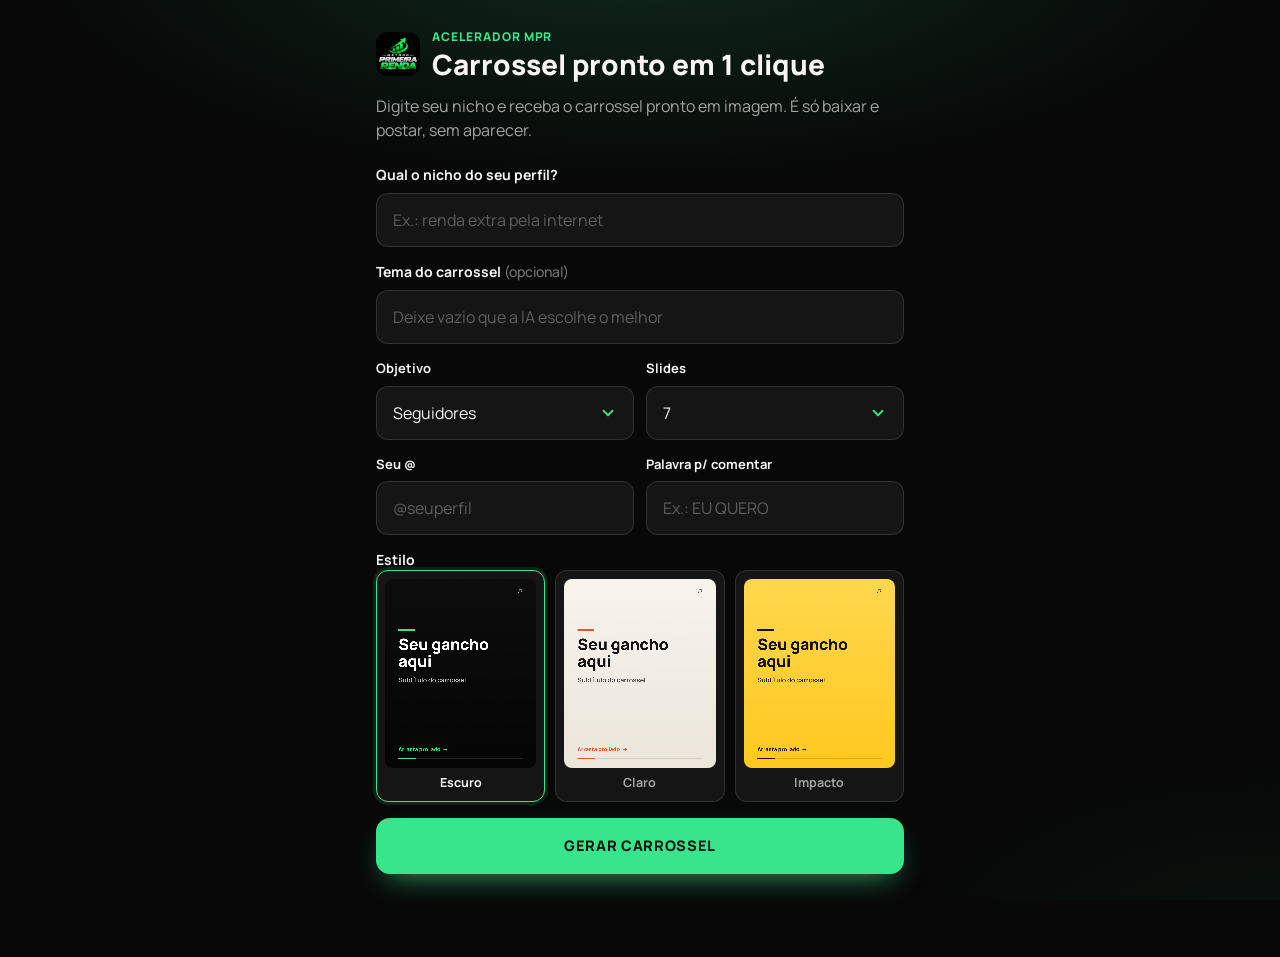
==== acelerador.html @ 227c0dfe "Acelerador MPR: gerador de carrosseis prontos em imagem Pagina /acelerador onde o aluno digita o nic" ====
<!doctype html>
<html lang="pt-BR">
<head>
  <meta charset="utf-8">
  <meta name="viewport" content="width=device-width, initial-scale=1, viewport-fit=cover">
  <title>Acelerador MPR | Carrosséis prontos</title>
  <meta name="robots" content="noindex, nofollow">
  <meta name="theme-color" content="#080808">
  <meta name="color-scheme" content="dark">
  <link rel="icon" href="assets/img/favicon.svg" type="image/svg+xml">
  <link rel="preconnect" href="https://fonts.googleapis.com">
  <link rel="preconnect" href="https://fonts.gstatic.com" crossorigin>
  <link rel="stylesheet" href="https://fonts.googleapis.com/css2?family=Manrope:wght@500;600;700;800&display=swap">
  <link rel="stylesheet" href="assets/css/style.css">
  <link rel="stylesheet" href="assets/css/acelerador.css">
  <script src="assets/js/acelerador.js" defer></script>
</head>
<body class="ac">
  <div class="bg-glow" aria-hidden="true"></div>

  <main class="ac-app">
    <header class="ac-head">
      <img src="assets/img/quiz/logo-mpr.webp" alt="" width="44" height="44">
      <div>
        <p class="ac-kicker">Acelerador MPR</p>
        <h1>Carrossel pronto em 1 clique</h1>
      </div>
    </header>
    <p class="ac-lead">Digite seu nicho e receba o carrossel pronto em imagem. É só baixar e postar, sem aparecer.</p>

    <form class="form ac-form" id="form" novalidate>
      <div class="field">
        <label class="field__label" for="nicho">Qual o nicho do seu perfil?</label>
        <input class="input" id="nicho" name="nicho" maxlength="120" placeholder="Ex.: renda extra pela internet" required>
        <p class="field__error" id="nicho-erro"></p>
      </div>

      <div class="field">
        <label class="field__label" for="tema">Tema do carrossel <span class="field__hint">(opcional)</span></label>
        <input class="input" id="tema" name="tema" maxlength="200" placeholder="Deixe vazio que a IA escolhe o melhor">
      </div>

      <div class="ac-row">
        <div class="field">
          <label class="field__label" for="objetivo">Objetivo</label>
          <select class="input" id="objetivo" name="objetivo">
            <option value="seguidores">Seguidores</option>
            <option value="vender">Vender</option>
            <option value="engajamento">Comentários</option>
          </select>
        </div>
        <div class="field">
          <label class="field__label" for="slides">Slides</label>
          <select class="input" id="slides" name="slides">
            <option value="5">5</option>
            <option value="7" selected>7</option>
            <option value="9">9</option>
          </select>
        </div>
      </div>

      <div class="ac-row">
        <div class="field">
          <label class="field__label" for="perfil">Seu @</label>
          <input class="input" id="perfil" name="perfil" maxlength="30" placeholder="@seuperfil" autocapitalize="none" autocomplete="off">
        </div>
        <div class="field">
          <label class="field__label" for="palavra">Palavra p/ comentar</label>
          <input class="input" id="palavra" name="palavra" maxlength="30" placeholder="Ex.: EU QUERO">
        </div>
      </div>

      <fieldset class="field">
        <legend class="field__label">Estilo</legend>
        <div class="ac-styles" id="estilos"></div>
      </fieldset>

      <button class="btn btn--primary" type="submit" id="gerar"><span class="btn__label">GERAR CARROSSEL</span></button>
      <p class="ac-status" id="status" role="status" aria-live="polite"></p>
    </form>

    <section class="ac-result" id="resultado" hidden>
      <div class="ac-result__top">
        <h2>Seu carrossel</h2>
        <button class="btn btn--ghost btn--sm" type="button" id="refazer">Gerar outro</button>
      </div>
      <p class="ac-hint">Toque em um slide para editar o texto.</p>
      <div class="ac-slides" id="slides-lista"></div>

      <div class="ac-actions">
        <button class="btn btn--primary" type="button" id="compartilhar" hidden><span class="btn__label">SALVAR / ENVIAR PRO INSTAGRAM</span></button>
        <button class="btn btn--ghost" type="button" id="baixar"><span class="btn__label">BAIXAR IMAGENS</span></button>
      </div>

      <div class="field ac-caption">
        <label class="field__label" for="legenda">Legenda pronta</label>
        <textarea class="input" id="legenda" rows="7"></textarea>
        <button class="btn btn--ghost btn--sm" type="button" id="copiar">Copiar legenda</button>
      </div>
    </section>
  </main>

  <dialog class="ac-edit" id="editor">
    <form method="dialog" class="ac-edit__card">
      <h3 id="editor-titulo">Editar slide</h3>
      <label class="field__label" for="ed-titulo">Título</label>
      <textarea class="input" id="ed-titulo" rows="2"></textarea>
      <label class="field__label" for="ed-texto">Texto</label>
      <textarea class="input" id="ed-texto" rows="5"></textarea>
      <div class="ac-edit__actions">
        <button class="btn btn--ghost btn--sm" value="cancelar">Cancelar</button>
        <button class="btn btn--primary btn--sm" value="salvar">Salvar</button>
      </div>
    </form>
  </dialog>
</body>
</html>
---- assets/css/style.css ----
/* ==========================================================================
   Victor Gomes — Link na bio
   Mobile-first. Sem frameworks. Animações só com transform/opacity.
   ========================================================================== */

:root {
  --bg: #080808;
  --surface: #111111;
  --surface-2: #151515;
  --line: rgba(255, 255, 255, .07);
  --line-2: rgba(255, 255, 255, .12);
  --text: #f5f5f4;
  --muted: #a3a3a3;
  --dim: #767676;
  --green: #39e58c;
  --green-hover: #52f09f;
  --green-ink: #03150b;
  --green-soft: rgba(57, 229, 140, .1);
  --danger: #f87171;

  --r-lg: 24px;
  --r-md: 16px;
  --r-sm: 12px;
  --ease: cubic-bezier(.2, .7, .2, 1);
  --font: "Manrope", system-ui, -apple-system, "Segoe UI", Roboto, Arial, sans-serif;
  color-scheme: dark;
}

*, *::before, *::after { box-sizing: border-box; }
[hidden] { display: none !important; }

html { -webkit-text-size-adjust: 100%; background: var(--bg); }
body {
  margin: 0;
  min-height: 100vh;
  min-height: 100dvh;
  display: flex;
  flex-direction: column;
  background: var(--bg);
  color: var(--text);
  font-family: var(--font);
  line-height: 1.5;
  -webkit-font-smoothing: antialiased;
  -moz-osx-font-smoothing: grayscale;
  overflow-x: hidden;
}
html:has(dialog[open]) { overflow: hidden; }

a { color: inherit; }
:focus-visible { outline: 2px solid var(--green); outline-offset: 3px; border-radius: 6px; }

.bg-glow {
  position: fixed;
  inset: 0;
  z-index: 0;
  pointer-events: none;
  background:
    radial-gradient(70% 38% at 50% -6%, rgba(57, 229, 140, .15), transparent 70%),
    radial-gradient(45% 30% at 100% 105%, rgba(57, 229, 140, .05), transparent 70%);
}

.page {
  position: relative;
  z-index: 1;
  flex: 1;
  width: 100%;
  max-width: 480px;
  margin: 0 auto;
  padding: calc(36px + env(safe-area-inset-top)) 16px 8px;
}

/* ───────────── Cabeçalho ───────────── */

.hero { display: flex; flex-direction: column; align-items: center; text-align: center; }

.avatar {
  width: 100px;
  height: 100px;
  flex: none;
  margin-bottom: 20px;
  padding: 3px;
  border-radius: 50%;
  background: conic-gradient(from 200deg, var(--green), rgba(57, 229, 140, .12) 40%, rgba(57, 229, 140, .12) 60%, var(--green));
  box-shadow: 0 0 0 6px rgba(57, 229, 140, .05), 0 18px 50px -14px rgba(57, 229, 140, .45);
}
.avatar img,
.avatar__placeholder {
  display: grid;
  place-items: center;
  width: 100%;
  height: 100%;
  border-radius: 50%;
  border: 3px solid var(--bg);
  background: #141414;
  object-fit: cover;
}
.avatar picture { display: block; width: 100%; height: 100%; }
.avatar__placeholder { color: var(--green); font-size: 30px; font-weight: 800; letter-spacing: .02em; }

.hero__name {
  margin: 0;
  font-size: clamp(28px, 7.6vw, 36px);
  font-weight: 800;
  line-height: 1.1;
  letter-spacing: .07em;
}

.badge {
  display: inline-flex;
  align-items: center;
  gap: 8px;
  margin: 14px 0 0;
  padding: 7px 14px;
  border: 1px solid rgba(57, 229, 140, .22);
  border-radius: 999px;
  background: var(--green-soft);
  color: #c8f6dd;
  font-size: 12.5px;
  font-weight: 600;
  letter-spacing: .02em;
}
.badge__dot { width: 6px; height: 6px; border-radius: 50%; background: var(--green); box-shadow: 0 0 10px var(--green); }
.badge__sep { opacity: .4; }

.hero__headline {
  max-width: 22ch;
  margin: 24px 0 0;
  font-size: clamp(22px, 5.8vw, 31px);
  font-weight: 700;
  line-height: 1.24;
  letter-spacing: -.015em;
  text-wrap: balance;
}
.hl { color: var(--green); }

.hero__sub { max-width: 34ch; margin: 18px 0 0; color: var(--muted); font-size: 15.5px; }

/* ───────────── Cards ───────────── */

.offers { display: grid; gap: 16px; margin-top: 28px; }

.card {
  position: relative;
  isolation: isolate;
  display: flex;
  flex-direction: column;
  overflow: hidden;
  border: 1px solid var(--line);
  border-radius: var(--r-lg);
  background: var(--surface);
  cursor: pointer;
  -webkit-tap-highlight-color: transparent;
  transition: transform .35s var(--ease), border-color .35s var(--ease), box-shadow .35s var(--ease);
}
.card:active { transform: scale(.99); }

.card--featured {
  border-color: transparent;
  background:
    linear-gradient(180deg, #0f1612 0%, #0c0e0d 60%) padding-box,
    linear-gradient(160deg, rgba(57, 229, 140, .8), rgba(57, 229, 140, .08) 45%, rgba(57, 229, 140, .4)) border-box;
  box-shadow: 0 30px 80px -34px rgba(57, 229, 140, .4);
}
.card--premium { background: linear-gradient(180deg, #161616, #0f0f0f); }

.card__media {
  position: relative;
  aspect-ratio: 2 / 1;
  overflow: hidden;
  border-bottom: 1px solid var(--line);
  background: #0c0c0c;
}
.card--featured .card__media { aspect-ratio: 50 / 21; } /* mesma proporção do banner (1200×504) */
.card--premium .card__media { aspect-ratio: 16 / 7; }
.card__media picture { display: block; width: 100%; height: 100%; }
.card__media img,
.ph {
  display: block;
  width: 100%;
  height: 100%;
  object-fit: cover;
  transition: transform .7s var(--ease);
}

/* Placeholders das imagens (substitua por <picture>, veja comentários no HTML) */
.ph {
  position: absolute;
  inset: 0;
  display: grid;
  place-items: center;
  background:
    radial-gradient(70% 95% at 50% 125%, rgba(57, 229, 140, .3), transparent 62%),
    linear-gradient(rgba(255, 255, 255, .035) 1px, transparent 1px) 0 0 / 28px 28px,
    linear-gradient(90deg, rgba(255, 255, 255, .035) 1px, transparent 1px) 0 0 / 28px 28px,
    #0a0d0b;
}
.ph__mark {
  font-size: clamp(46px, 16vw, 72px);
  font-weight: 800;
  letter-spacing: .1em;
  line-height: 1;
  background: linear-gradient(180deg, #8ff5bf, var(--green) 55%, rgba(57, 229, 140, .25));
  -webkit-background-clip: text;
  background-clip: text;
  color: transparent;
}
.ph__label {
  position: absolute;
  left: 16px;
  bottom: 12px;
  color: rgba(255, 255, 255, .5);
  font-size: 10.5px;
  font-weight: 700;
  letter-spacing: .16em;
  text-transform: uppercase;
}
.ph--premium {
  background:
    radial-gradient(60% 120% at 85% 0%, rgba(255, 255, 255, .08), transparent 60%),
    radial-gradient(50% 90% at 0% 100%, rgba(57, 229, 140, .1), transparent 60%),
    #111;
}
.ph--premium .ph__mark {
  font-size: clamp(28px, 9vw, 42px);
  letter-spacing: .32em;
  padding-left: .32em;
  background: linear-gradient(180deg, #fafafa, #8a8a8a);
  -webkit-background-clip: text;
  background-clip: text;
}

.card__body { display: flex; flex: 1; flex-direction: column; padding: 22px 20px 20px; }
.card__eyebrow { color: var(--green); font-size: 11.5px; font-weight: 700; letter-spacing: .14em; text-transform: uppercase; }
.card--premium .card__eyebrow { color: #cfcfcf; }
.card__title { margin: 8px 0 0; font-size: 22px; font-weight: 800; line-height: 1.2; letter-spacing: -.01em; }
.card--featured .card__title { font-size: 25px; }
.card__desc { margin: 10px 0 0; color: var(--muted); font-size: 15px; }
.card__cta { margin-top: auto; padding-top: 22px; }

/* ───────────── Botões ───────────── */

.btn {
  position: relative;
  display: flex;
  align-items: center;
  justify-content: center;
  gap: 10px;
  width: 100%;
  min-height: 56px;
  padding: 16px;
  border: 1px solid transparent;
  border-radius: 14px;
  font: inherit;
  font-size: clamp(13px, 3.6vw, 14.5px);
  font-weight: 800;
  letter-spacing: .045em;
  line-height: 1.2;
  text-align: center;
  text-decoration: none;
  cursor: pointer;
  touch-action: manipulation;
  -webkit-tap-highlight-color: transparent;
  transition: transform .2s var(--ease), background-color .2s, border-color .2s, box-shadow .25s;
}
.btn:active { transform: scale(.97); }
.btn__arrow {
  width: 18px;
  height: 18px;
  flex: none;
  fill: none;
  stroke: currentColor;
  stroke-width: 2.4;
  stroke-linecap: round;
  stroke-linejoin: round;
  transition: transform .25s var(--ease);
}

.btn--primary { background: var(--green); color: var(--green-ink); box-shadow: 0 12px 30px -12px rgba(57, 229, 140, .75); }

/* Pulsação do CTA principal: anel em pseudo-elemento (só transform/opacity) */
.card--featured .btn--primary::before {
  content: "";
  position: absolute;
  inset: -1px;
  z-index: -1;
  border-radius: inherit;
  border: 2px solid var(--green);
  opacity: 0;
  animation: pulse 2.6s var(--ease) 1.2s infinite;
}
.card--featured .btn__arrow { animation: nudge 1.8s var(--ease) infinite; }

.btn--ghost { border-color: var(--line-2); background: rgba(255, 255, 255, .035); color: var(--text); }
.btn--ghost .btn__arrow { color: var(--green); }

.btn--sm { width: auto; min-height: 42px; padding: 10px 16px; border-radius: 10px; font-size: 13px; letter-spacing: .02em; }

@media (hover: hover) {
  .card:hover { transform: translateY(-4px); }
  .card--featured:hover { box-shadow: 0 40px 90px -30px rgba(57, 229, 140, .55); }
  .card--premium:hover { border-color: rgba(255, 255, 255, .16); }
  .card:hover .card__media img,
  .card:hover .ph { transform: scale(1.035); }
  .btn--primary:hover { background: var(--green-hover); }
  .btn--ghost:hover,
  .card--premium:hover .btn--ghost { border-color: rgba(57, 229, 140, .5); background: rgba(57, 229, 140, .07); }
  .btn:hover .btn__arrow,
  .card:hover .btn__arrow { animation: none; transform: translateX(4px); }
}

/* ───────────── Rodapé ───────────── */

.footer {
  position: relative;
  z-index: 1;
  padding: 44px 16px calc(28px + env(safe-area-inset-bottom));
  color: var(--dim);
  font-size: 12.5px;
  text-align: center;
}
.footer p { margin: 0; }
.footer__nav { display: flex; flex-wrap: wrap; justify-content: center; gap: 6px 18px; margin-top: 12px; }
.footer__nav a,
.footer__btn {
  padding: 4px 0;
  border: 0;
  background: none;
  color: var(--muted);
  font: inherit;
  text-decoration: none;
  cursor: pointer;
  transition: color .2s;
}
.footer__nav a:hover,
.footer__btn:hover { color: var(--text); }

/* ───────────── Modal / formulário ───────────── */

.sheet {
  width: 100%;
  max-width: 560px;
  max-height: none;
  margin: auto;
  padding: 0;
  border: 0;
  background: transparent;
  color: var(--text);
}
.sheet::backdrop { background: rgba(0, 0, 0, .72); -webkit-backdrop-filter: blur(4px); backdrop-filter: blur(4px); }
.sheet[open] .sheet__panel { animation: sheet-in .38s var(--ease); }
.sheet[open]::backdrop { animation: fade-in .3s ease; }

.sheet__panel {
  position: relative;
  max-height: calc(100vh - 32px);
  max-height: calc(100dvh - 32px);
  overflow-y: auto;
  overscroll-behavior: contain;
  padding: 30px 22px 24px;
  border: 1px solid var(--line-2);
  border-radius: var(--r-lg);
  background: #0e0e0e;
  box-shadow: 0 40px 120px -20px rgba(0, 0, 0, .85);
}
.sheet__grip { display: none; }
.sheet__close {
  position: absolute;
  top: 14px;
  right: 14px;
  display: grid;
  place-items: center;
  width: 40px;
  height: 40px;
  border: 1px solid var(--line);
  border-radius: 50%;
  background: rgba(255, 255, 255, .04);
  color: var(--muted);
  cursor: pointer;
  transition: color .2s, background-color .2s;
}
.sheet__close:hover { color: var(--text); background: rgba(255, 255, 255, .08); }
.sheet__close svg { width: 18px; height: 18px; fill: none; stroke: currentColor; stroke-width: 2; stroke-linecap: round; }

.sheet__eyebrow { margin: 0; padding-right: 48px; color: var(--green); font-size: 11.5px; font-weight: 700; letter-spacing: .14em; text-transform: uppercase; }
.sheet__title { margin: 8px 0 0; padding-right: 40px; font-size: 24px; font-weight: 800; line-height: 1.2; letter-spacing: -.01em; }
.sheet__intro { margin: 10px 0 0; color: var(--muted); font-size: 14.5px; }

@media (max-width: 599px) {
  .sheet { max-width: 100%; margin: auto 0 0; }
  .sheet__panel {
    max-height: 94vh;
    max-height: 94dvh;
    padding: 34px 18px calc(24px + env(safe-area-inset-bottom));
    border-bottom: 0;
    border-radius: var(--r-lg) var(--r-lg) 0 0;
  }
  .sheet__grip { position: absolute; top: 10px; left: 50%; display: block; width: 40px; height: 4px; margin-left: -20px; border-radius: 4px; background: rgba(255, 255, 255, .15); }
  .sheet[open] .sheet__panel { animation-name: sheet-up; }
}

.form { display: grid; gap: 18px; margin-top: 24px; }
.field { display: grid; gap: 8px; min-width: 0; margin: 0; padding: 0; border: 0; }
.field__label { padding: 0; font-size: 14px; font-weight: 700; line-height: 1.35; }
.field__hint { color: var(--dim); font-weight: 500; }
.field__error { margin: 0; color: #fca5a5; font-size: 13px; }
.field__error:empty { display: none; }

.input {
  width: 100%;
  min-height: 52px;
  padding: 14px 16px;
  border: 1px solid var(--line-2);
  border-radius: var(--r-sm);
  background: var(--surface-2);
  color: var(--text);
  font: inherit;
  font-size: 16px; /* evita zoom automático no iOS */
  -webkit-appearance: none;
  appearance: none;
  transition: border-color .2s, box-shadow .2s, background-color .2s;
}
.input::placeholder { color: #5e5e5e; }
.input:focus { outline: none; border-color: rgba(57, 229, 140, .7); background: #171717; box-shadow: 0 0 0 4px rgba(57, 229, 140, .12); }
.input[aria-invalid="true"] { border-color: var(--danger); }
textarea.input { min-height: 120px; resize: vertical; }
select.input {
  padding-right: 44px;
  background-image: url("data:image/svg+xml,%3Csvg xmlns='http://www.w3.org/2000/svg' viewBox='0 0 24 24' fill='none' stroke='%2339e58c' stroke-width='2.4' stroke-linecap='round' stroke-linejoin='round'%3E%3Cpath d='M6 9l6 6 6-6'/%3E%3C/svg%3E");
  background-repeat: no-repeat;
  background-position: right 16px center;
  background-size: 18px;
  cursor: pointer;
}
select.input:invalid { color: #6b6b6b; }
select.input option { background: #151515; color: var(--text); }

.chips { display: grid; grid-template-columns: 1fr 1fr; gap: 8px; }
.chip { position: relative; }
.chip--wide { grid-column: 1 / -1; }
.chip input { position: absolute; opacity: 0; pointer-events: none; }
.chip span {
  display: flex;
  align-items: center;
  justify-content: center;
  min-height: 48px;
  height: 100%;
  padding: 10px;
  border: 1px solid var(--line-2);
  border-radius: var(--r-sm);
  background: var(--surface-2);
  font-size: 14px;
  font-weight: 600;
  text-align: center;
  cursor: pointer;
  transition: border-color .2s, background-color .2s, color .2s, transform .15s;
}
.chip span:active { transform: scale(.97); }
.chip input:checked + span { border-color: var(--green); background: var(--green-soft); color: #d6fbe7; }
.chip input:focus-visible + span { outline: 2px solid var(--green); outline-offset: 2px; }
.chips[aria-invalid="true"] .chip span { border-color: rgba(248, 113, 113, .6); }

.consent { display: flex; align-items: flex-start; gap: 12px; color: var(--muted); font-size: 13.5px; line-height: 1.5; cursor: pointer; }
.consent a { color: var(--text); text-underline-offset: 2px; }
.consent input {
  display: grid;
  place-items: center;
  flex: none;
  width: 22px;
  height: 22px;
  margin: 0;
  border: 1px solid var(--line-2);
  border-radius: 6px;
  background: var(--surface-2);
  -webkit-appearance: none;
  appearance: none;
  cursor: pointer;
  transition: background-color .2s, border-color .2s;
}
.consent input::after {
  content: "";
  width: 6px;
  height: 11px;
  margin-top: -2px;
  border: solid var(--green-ink);
  border-width: 0 2.5px 2.5px 0;
  transform: rotate(45deg) scale(0);
  transition: transform .15s var(--ease);
}
.consent input:checked { border-color: var(--green); background: var(--green); }
.consent input:checked::after { transform: rotate(45deg) scale(1); }
.consent input[aria-invalid="true"] { border-color: var(--danger); }

.hp { position: absolute; left: -9999px; width: 1px; height: 1px; overflow: hidden; }

.form__status { padding: 12px 14px; border-radius: var(--r-sm); font-size: 14px; }
.form__status.is-error { border: 1px solid rgba(248, 113, 113, .3); background: rgba(248, 113, 113, .08); color: #fecaca; }

.btn--submit { margin-top: 4px; }
.spinner {
  display: none;
  width: 18px;
  height: 18px;
  border: 2.5px solid rgba(3, 21, 11, .25);
  border-top-color: var(--green-ink);
  border-radius: 50%;
  animation: spin .7s linear infinite;
}
.btn--submit.is-loading { pointer-events: none; opacity: .85; }
.btn--submit.is-loading .spinner { display: block; }
.btn--submit.is-loading .btn__arrow { display: none; }

.form__privacy { display: flex; align-items: flex-start; gap: 8px; margin: 0; color: var(--dim); font-size: 12.5px; }
.form__privacy svg { width: 15px; height: 15px; flex: none; margin-top: 2px; fill: none; stroke: currentColor; stroke-width: 2; }

.success { padding: 20px 0 4px; text-align: center; }
.success:focus { outline: none; }
.success .sheet__title { padding: 0; }
.success .sheet__intro { max-width: 40ch; margin: 10px auto 26px; }
.success__icon {
  display: inline-grid;
  place-items: center;
  width: 64px;
  height: 64px;
  margin-bottom: 14px;
  border-radius: 50%;
  background: var(--green-soft);
  box-shadow: inset 0 0 0 1px rgba(57, 229, 140, .35);
  animation: pop .45s var(--ease);
}
.success__icon svg { width: 30px; height: 30px; fill: none; stroke: var(--green); stroke-width: 2.6; stroke-linecap: round; stroke-linejoin: round; }

/* ───────────── Cookies e toast ───────────── */

.cookie {
  position: fixed;
  left: 12px;
  right: 12px;
  bottom: calc(12px + env(safe-area-inset-bottom));
  z-index: 40;
  display: flex;
  flex-wrap: wrap;
  align-items: center;
  gap: 12px 16px;
  max-width: 560px;
  margin: 0 auto;
  padding: 16px;
  border: 1px solid var(--line-2);
  border-radius: 18px;
  background: rgba(18, 18, 18, .96);
  box-shadow: 0 20px 60px -10px rgba(0, 0, 0, .8);
  animation: rise .4s var(--ease);
}
.cookie p { flex: 1 1 260px; margin: 0; color: var(--muted); font-size: 13px; }
.cookie p a { color: var(--text); }
.cookie__actions { display: flex; gap: 8px; margin-left: auto; }

.toast {
  position: fixed;
  left: 50%;
  bottom: calc(24px + env(safe-area-inset-bottom));
  z-index: 60;
  max-width: calc(100% - 32px);
  padding: 12px 18px;
  border: 1px solid var(--line-2);
  border-radius: 999px;
  background: #161616;
  color: var(--text);
  font-size: 14px;
  transform: translateX(-50%);
  animation: rise .3s var(--ease);
}

/* ───────────── Desktop ───────────── */

@media (min-width: 900px) {
  .page { max-width: 1000px; padding-top: 80px; }
  .hero__headline { max-width: 26ch; }
  .offers { grid-template-columns: 1.2fr 1fr; align-items: stretch; gap: 20px; margin-top: 56px; }
  .card__body { padding: 26px 26px 24px; }
  .card--featured .card__title { font-size: 28px; }
}

/* ───────────── Animações ───────────── */

/* "backwards" (e não "both") para não travar o transform do hover depois da entrada */
.reveal { animation: rise .6s var(--ease) backwards; animation-delay: calc(var(--i, 0) * 70ms); }

@keyframes rise { from { opacity: 0; transform: translateY(14px); } }
@keyframes fade-in { from { opacity: 0; } }
@keyframes sheet-in { from { opacity: 0; transform: translateY(16px) scale(.98); } }
@keyframes sheet-up { from { transform: translateY(100%); } }
@keyframes pop { from { opacity: 0; transform: scale(.6); } }
@keyframes spin { to { transform: rotate(360deg); } }
@keyframes pulse {
  0% { opacity: .55; transform: scale(1); }
  70%, 100% { opacity: 0; transform: scale(1.05, 1.35); }
}
@keyframes nudge {
  0%, 60%, 100% { transform: translateX(0); }
  30% { transform: translateX(4px); }
}

@media (prefers-reduced-motion: reduce) {
  *, *::before, *::after {
    animation-duration: .01ms !important;
    animation-iteration-count: 1 !important;
    animation-delay: 0s !important;
    transition-duration: .01ms !important;
    scroll-behavior: auto !important;
  }
  .card--featured .btn--primary::before { display: none; }
}

/* ───────────── Páginas legais ───────────── */

.legal { position: relative; z-index: 1; flex: 1; width: 100%; max-width: 720px; margin: 0 auto; padding: calc(40px + env(safe-area-inset-top)) 20px 24px; }
.legal__back { display: inline-flex; align-items: center; gap: 6px; color: var(--muted); font-size: 14px; text-decoration: none; }
.legal__back:hover { color: var(--text); }
.legal h1 { margin: 28px 0 6px; font-size: clamp(26px, 6vw, 34px); font-weight: 800; letter-spacing: -.01em; }
.legal h2 { margin: 32px 0 8px; font-size: 18px; font-weight: 700; }
.legal p, .legal li { color: var(--muted); font-size: 15px; }
.legal ul { padding-left: 20px; }
.legal a { color: var(--green); }
.legal__date { color: var(--dim); font-size: 13px; }
.legal__note { margin-top: 24px; padding: 12px 14px; border: 1px dashed rgba(57, 229, 140, .35); border-radius: var(--r-sm); background: var(--green-soft); color: #c8f6dd !important; font-size: 13px !important; }
---- assets/css/acelerador.css ----
/* ==========================================================================
   Acelerador MPR — complementa style.css (tokens, botões, inputs)
   ========================================================================== */

.ac-app { position: relative; z-index: 1; width: 100%; max-width: 560px; margin: 0 auto; padding: 28px 16px 48px; }

.ac-head { display: flex; align-items: center; gap: 12px; }
.ac-head img { border-radius: 12px; }
.ac-head h1 { margin: 0; font-size: clamp(22px, 6vw, 28px); font-weight: 800; line-height: 1.15; }
.ac-kicker { margin: 0 0 2px; color: var(--green); font-size: 12px; font-weight: 800; letter-spacing: .08em; text-transform: uppercase; }
.ac-lead { margin: 14px 0 0; color: var(--muted); }

.ac-form { gap: 16px; }
.ac-row { display: grid; grid-template-columns: 1fr 1fr; gap: 12px; }
.ac-row .field__label { font-size: 13px; }

.ac-styles { display: grid; grid-template-columns: repeat(3, 1fr); gap: 10px; }
.ac-style { position: relative; display: grid; gap: 6px; padding: 8px; border: 1px solid var(--line-2); border-radius: var(--r-sm); background: var(--surface-2); color: var(--muted); font: inherit; font-size: 12.5px; font-weight: 700; cursor: pointer; transition: border-color .2s, color .2s; }
.ac-style canvas { width: 100%; height: auto; border-radius: 8px; }
.ac-style[aria-pressed="true"] { border-color: var(--green); color: var(--text); box-shadow: 0 0 0 3px rgba(57, 229, 140, .12); }

.ac-status { margin: 0; min-height: 1.4em; color: var(--muted); font-size: 13.5px; text-align: center; }
.ac-status.is-error { color: #fca5a5; }
.btn[aria-busy="true"] { opacity: .7; pointer-events: none; }

.ac-result { margin-top: 34px; }
.ac-result__top { display: flex; align-items: center; justify-content: space-between; gap: 12px; }
.ac-result__top h2 { margin: 0; font-size: 20px; font-weight: 800; }
.ac-hint { margin: 6px 0 0; color: var(--dim); font-size: 13px; }

/* Faixa de slides com arrasto (scroll-snap) */
.ac-slides { display: flex; gap: 12px; margin: 14px -16px 0; padding: 4px 16px 14px; overflow-x: auto; scroll-snap-type: x mandatory; scrollbar-width: none; -webkit-overflow-scrolling: touch; }
.ac-slides::-webkit-scrollbar { display: none; }
.ac-slide { flex: none; width: min(72vw, 300px); padding: 0; border: 1px solid var(--line-2); border-radius: 14px; background: none; overflow: hidden; scroll-snap-align: center; cursor: pointer; }
.ac-slide canvas { display: block; width: 100%; height: auto; }

.ac-actions { display: grid; gap: 10px; margin-top: 8px; }
.ac-caption { margin-top: 22px; }
.ac-caption .btn--sm { justify-self: start; }

/* Editor de slide */
.ac-edit { width: min(100% - 32px, 460px); padding: 0; border: 1px solid var(--line-2); border-radius: var(--r-lg); background: #111; color: var(--text); }
.ac-edit::backdrop { background: rgba(0, 0, 0, .7); }
.ac-edit__card { display: grid; gap: 8px; padding: 20px; }
.ac-edit__card h3 { margin: 0 0 6px; font-size: 18px; }
.ac-edit__card textarea.input { min-height: 0; }
.ac-edit__actions { display: flex; justify-content: flex-end; gap: 10px; margin-top: 8px; }
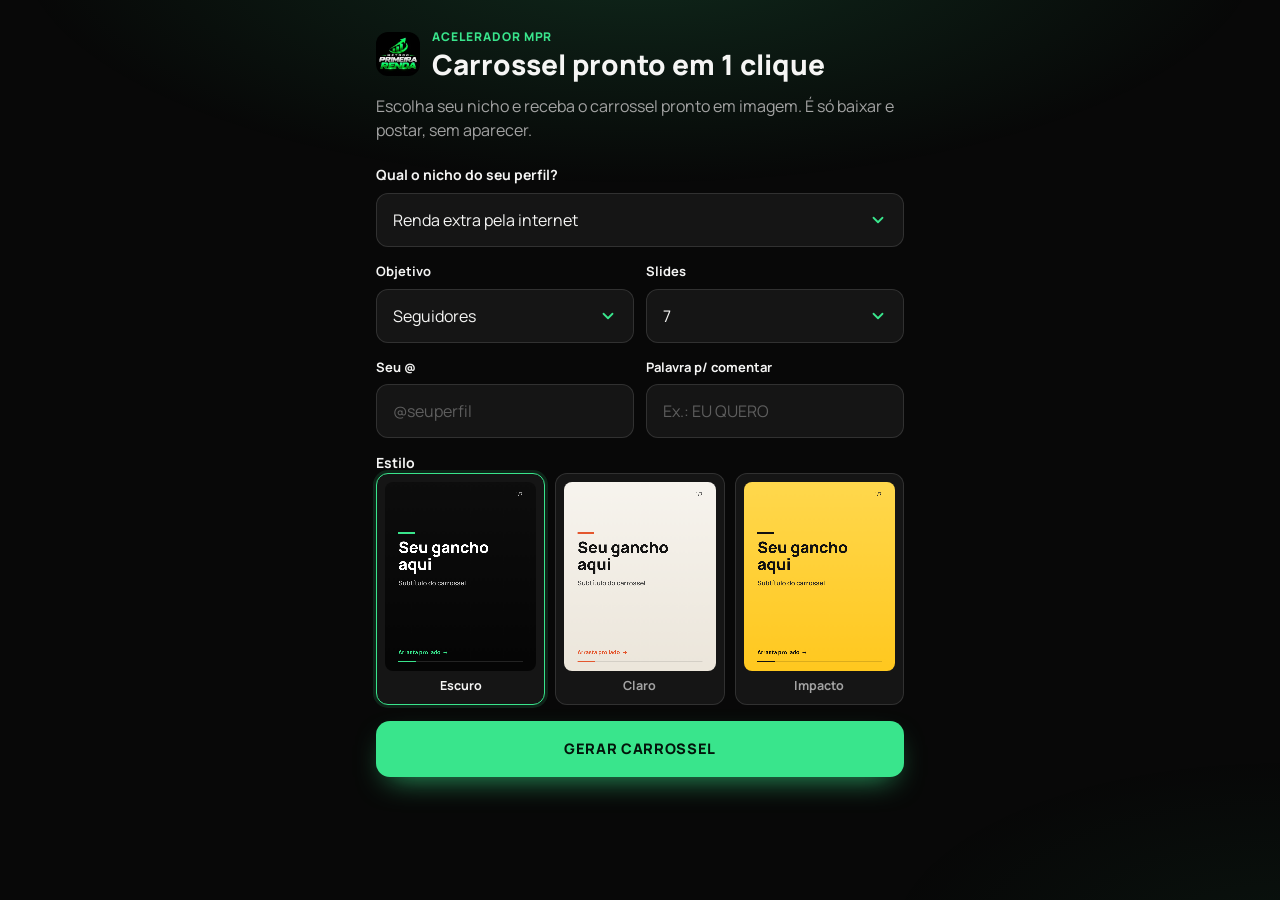
==== commit c6ca46e9: "Acelerador: biblioteca de carrosseis no lugar da IA 100 carrosseis prontos em 10 nichos (acelerador-" ====
--- a/acelerador.html
+++ b/acelerador.html
@@ -13,6 +13,7 @@
   <link rel="stylesheet" href="https://fonts.googleapis.com/css2?family=Manrope:wght@500;600;700;800&display=swap">
   <link rel="stylesheet" href="assets/css/style.css">
   <link rel="stylesheet" href="assets/css/acelerador.css">
+  <script src="assets/js/acelerador-data.js" defer></script>
   <script src="assets/js/acelerador.js" defer></script>
 </head>
 <body class="ac">
@@ -26,18 +27,12 @@
         <h1>Carrossel pronto em 1 clique</h1>
       </div>
     </header>
-    <p class="ac-lead">Digite seu nicho e receba o carrossel pronto em imagem. É só baixar e postar, sem aparecer.</p>
+    <p class="ac-lead">Escolha seu nicho e receba o carrossel pronto em imagem. É só baixar e postar, sem aparecer.</p>
 
     <form class="form ac-form" id="form" novalidate>
       <div class="field">
         <label class="field__label" for="nicho">Qual o nicho do seu perfil?</label>
-        <input class="input" id="nicho" name="nicho" maxlength="120" placeholder="Ex.: renda extra pela internet" required>
-        <p class="field__error" id="nicho-erro"></p>
-      </div>
-
-      <div class="field">
-        <label class="field__label" for="tema">Tema do carrossel <span class="field__hint">(opcional)</span></label>
-        <input class="input" id="tema" name="tema" maxlength="200" placeholder="Deixe vazio que a IA escolhe o melhor">
+        <select class="input" id="nicho" name="nicho"></select>
       </div>
 
       <div class="ac-row">
@@ -54,7 +49,6 @@
           <select class="input" id="slides" name="slides">
             <option value="5">5</option>
             <option value="7" selected>7</option>
-            <option value="9">9</option>
           </select>
         </div>
       </div>
@@ -75,14 +69,12 @@
         <div class="ac-styles" id="estilos"></div>
       </fieldset>
 
-      <button class="btn btn--primary" type="submit" id="gerar"><span class="btn__label">GERAR CARROSSEL</span></button>
-      <p class="ac-status" id="status" role="status" aria-live="polite"></p>
-    </form>
+      <button class="btn btn--primary" type="submit" id="gerar"><span class="btn__label">GERAR CARROSSEL</span></button>    </form>
 
     <section class="ac-result" id="resultado" hidden>
       <div class="ac-result__top">
         <h2>Seu carrossel</h2>
-        <button class="btn btn--ghost btn--sm" type="button" id="refazer">Gerar outro</button>
+        <button class="btn btn--ghost btn--sm" type="button" id="refazer">Gerar outro ↻</button>
       </div>
       <p class="ac-hint">Toque em um slide para editar o texto.</p>
       <div class="ac-slides" id="slides-lista"></div>
--- a/assets/css/acelerador.css
+++ b/assets/css/acelerador.css
@@ -18,10 +18,6 @@
 .ac-style { position: relative; display: grid; gap: 6px; padding: 8px; border: 1px solid var(--line-2); border-radius: var(--r-sm); background: var(--surface-2); color: var(--muted); font: inherit; font-size: 12.5px; font-weight: 700; cursor: pointer; transition: border-color .2s, color .2s; }
 .ac-style canvas { width: 100%; height: auto; border-radius: 8px; }
 .ac-style[aria-pressed="true"] { border-color: var(--green); color: var(--text); box-shadow: 0 0 0 3px rgba(57, 229, 140, .12); }
-
-.ac-status { margin: 0; min-height: 1.4em; color: var(--muted); font-size: 13.5px; text-align: center; }
-.ac-status.is-error { color: #fca5a5; }
-.btn[aria-busy="true"] { opacity: .7; pointer-events: none; }
 
 .ac-result { margin-top: 34px; }
 .ac-result__top { display: flex; align-items: center; justify-content: space-between; gap: 12px; }
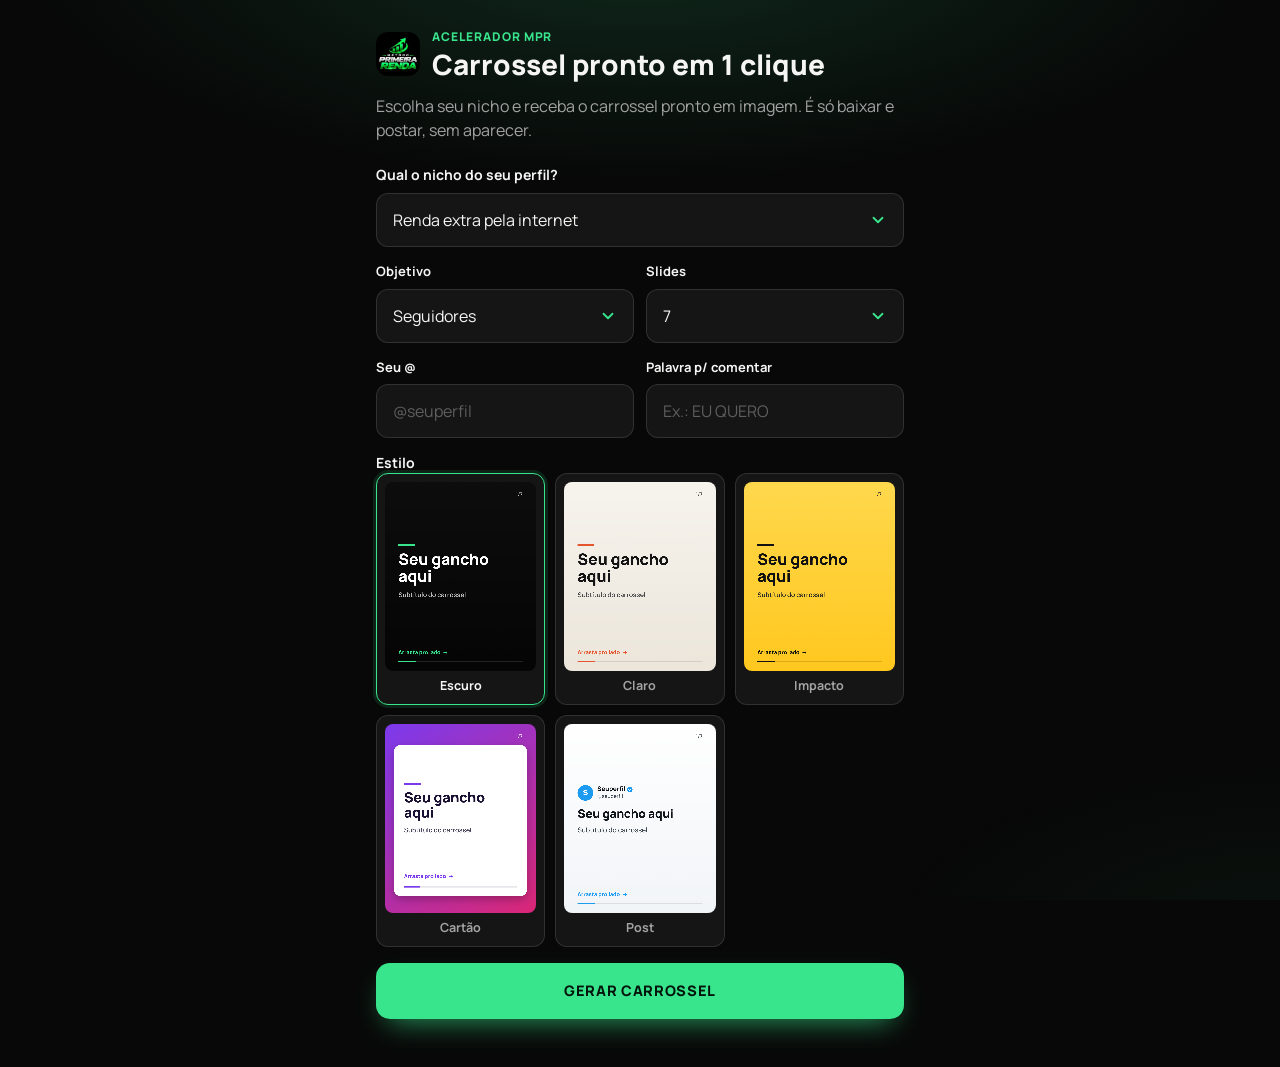
==== commit 164bb8d8: "Acelerador: foto, nome e selo de verificado no estilo Post Com o estilo Post selecionado aparecem os" ====
--- a/acelerador.html
+++ b/acelerador.html
@@ -69,6 +69,22 @@
         <div class="ac-styles" id="estilos"></div>
       </fieldset>
 
+      <!-- Só aparece no estilo Post -->
+      <div class="ac-post" id="post-extra" hidden>
+        <div class="ac-post__foto">
+          <span class="ac-post__avatar" id="foto-prev" aria-hidden="true"></span>
+          <div class="ac-post__acoes">
+            <input class="ac-sr" type="file" id="foto" accept="image/*">
+            <label class="btn btn--ghost btn--sm" for="foto">Enviar foto de perfil</label>
+            <button class="ac-link" type="button" id="foto-remover" hidden>Remover foto</button>
+          </div>
+        </div>
+        <div class="field">
+          <label class="field__label" for="nome">Nome no post</label>
+          <input class="input" id="nome" name="nome" maxlength="40" placeholder="Ex.: Victor Gomes" autocomplete="off">
+        </div>
+      </div>
+
       <button class="btn btn--primary" type="submit" id="gerar"><span class="btn__label">GERAR CARROSSEL</span></button>    </form>
 
     <section class="ac-result" id="resultado" hidden>
--- a/assets/css/acelerador.css
+++ b/assets/css/acelerador.css
@@ -18,6 +18,16 @@
 .ac-style { position: relative; display: grid; gap: 6px; padding: 8px; border: 1px solid var(--line-2); border-radius: var(--r-sm); background: var(--surface-2); color: var(--muted); font: inherit; font-size: 12.5px; font-weight: 700; cursor: pointer; transition: border-color .2s, color .2s; }
 .ac-style canvas { width: 100%; height: auto; border-radius: 8px; }
 .ac-style[aria-pressed="true"] { border-color: var(--green); color: var(--text); box-shadow: 0 0 0 3px rgba(57, 229, 140, .12); }
+
+/* Extras do estilo Post: foto e nome */
+.ac-sr { position: absolute; width: 1px; height: 1px; overflow: hidden; clip: rect(0 0 0 0); }
+.ac-post { display: grid; gap: 14px; padding: 14px; border: 1px solid var(--line-2); border-radius: var(--r-md); background: rgba(255, 255, 255, .025); }
+.ac-post__foto { display: flex; align-items: center; gap: 14px; }
+.ac-post__avatar { flex: none; width: 64px; height: 64px; border-radius: 50%; background: #1d9bf0 center / cover no-repeat; display: grid; place-items: center; color: #fff; font-size: 26px; font-weight: 800; }
+.ac-post__acoes { display: grid; justify-items: start; gap: 6px; }
+.ac-post__acoes .btn { cursor: pointer; }
+.ac-sr:focus-visible + .btn { outline: 2px solid var(--green); outline-offset: 3px; }
+.ac-link { padding: 0; border: 0; background: none; color: var(--muted); font: inherit; font-size: 13px; text-decoration: underline; cursor: pointer; }
 
 .ac-result { margin-top: 34px; }
 .ac-result__top { display: flex; align-items: center; justify-content: space-between; gap: 12px; }
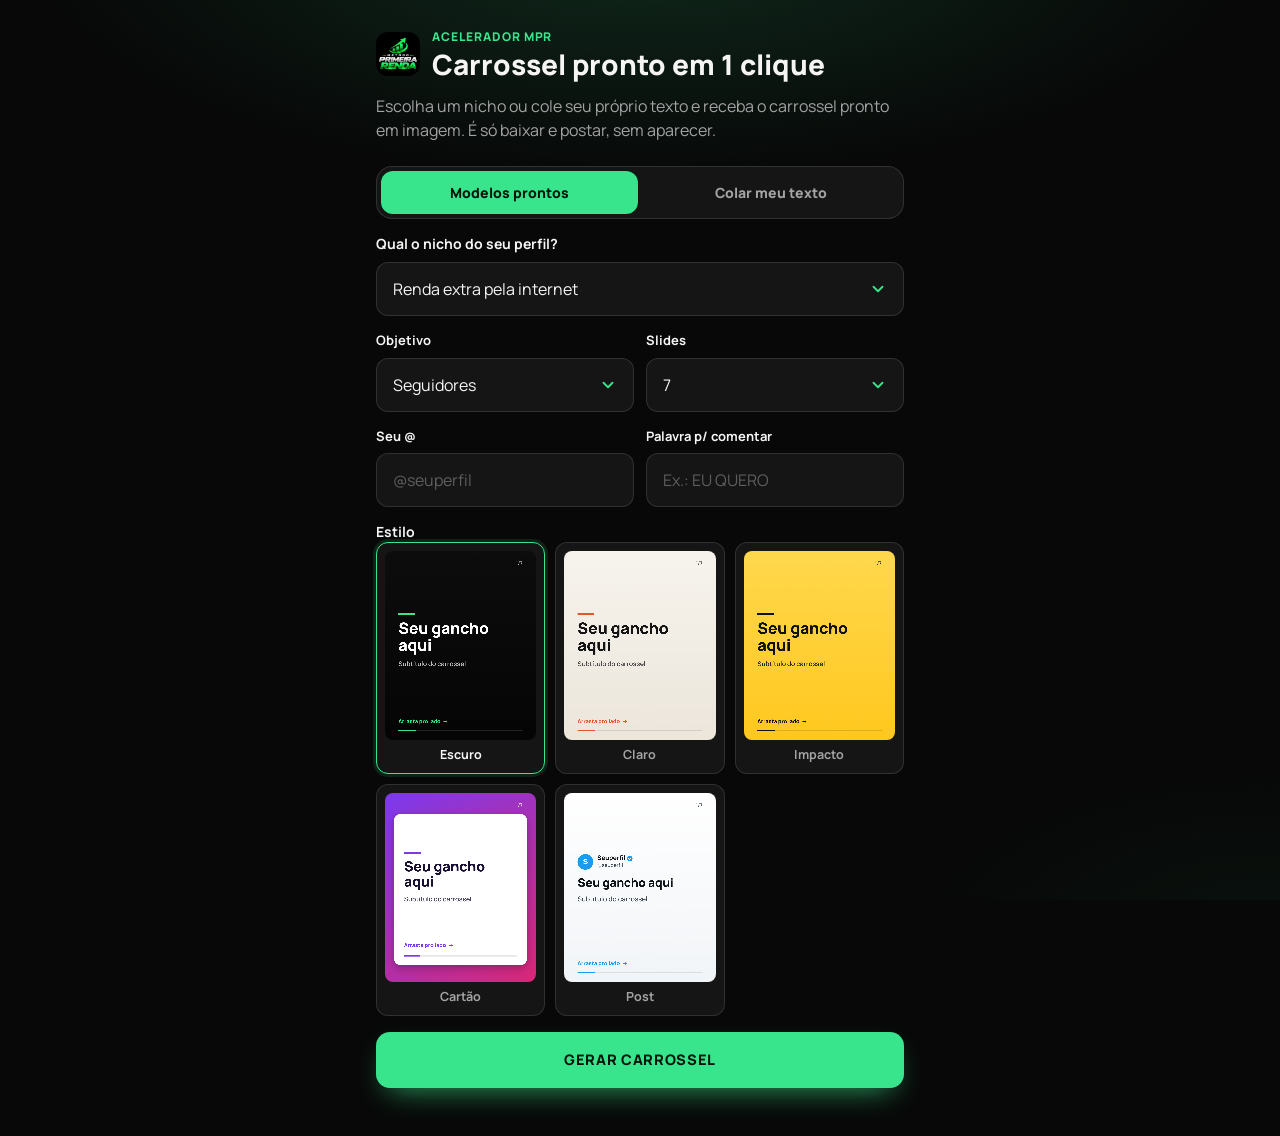
==== commit 0665bac1: "Acelerador: modo Colar meu texto que organiza o carrossel sozinho Co-Authored-By: Claude Opus 5.5 <n" ====
--- a/acelerador.html
+++ b/acelerador.html
@@ -27,12 +27,24 @@
         <h1>Carrossel pronto em 1 clique</h1>
       </div>
     </header>
-    <p class="ac-lead">Escolha seu nicho e receba o carrossel pronto em imagem. É só baixar e postar, sem aparecer.</p>
+    <p class="ac-lead">Escolha um nicho ou cole seu próprio texto e receba o carrossel pronto em imagem. É só baixar e postar, sem aparecer.</p>
 
     <form class="form ac-form" id="form" novalidate>
-      <div class="field">
+      <div class="ac-modos" role="group" aria-label="Como montar o carrossel">
+        <button class="ac-modo" type="button" data-modo="modelo" aria-pressed="true">Modelos prontos</button>
+        <button class="ac-modo" type="button" data-modo="texto" aria-pressed="false">Colar meu texto</button>
+      </div>
+
+      <div class="field" data-so="modelo">
         <label class="field__label" for="nicho">Qual o nicho do seu perfil?</label>
         <select class="input" id="nicho" name="nicho"></select>
+      </div>
+
+      <div class="field" data-so="texto" hidden>
+        <label class="field__label" for="texto">Cole seu texto</label>
+        <textarea class="input ac-texto" id="texto" name="texto" rows="9" placeholder="5 erros que travam seu perfil&#10;&#10;1. Postar sem constância&#10;O algoritmo entrega mais pra quem aparece toda semana.&#10;&#10;2. Não ter um nicho claro&#10;Quem chega no perfil precisa entender em 3 segundos do que se trata."></textarea>
+        <p class="ac-hint">A primeira parte vira a capa. Separe as outras com uma linha em branco ou numere (1., 2., 3.) que cada uma vira um slide.</p>
+        <p class="ac-erro" id="texto-erro" role="alert" hidden></p>
       </div>
 
       <div class="ac-row">
@@ -44,7 +56,7 @@
             <option value="engajamento">Comentários</option>
           </select>
         </div>
-        <div class="field">
+        <div class="field" data-so="modelo">
           <label class="field__label" for="slides">Slides</label>
           <select class="input" id="slides" name="slides">
             <option value="5">5</option>
@@ -90,7 +102,7 @@
     <section class="ac-result" id="resultado" hidden>
       <div class="ac-result__top">
         <h2>Seu carrossel</h2>
-        <button class="btn btn--ghost btn--sm" type="button" id="refazer">Gerar outro ↻</button>
+        <button class="btn btn--ghost btn--sm" type="button" id="refazer" data-so="modelo">Gerar outro ↻</button>
       </div>
       <p class="ac-hint">Toque em um slide para editar o texto.</p>
       <div class="ac-slides" id="slides-lista"></div>
--- a/assets/css/acelerador.css
+++ b/assets/css/acelerador.css
@@ -13,6 +13,15 @@
 .ac-form { gap: 16px; }
 .ac-row { display: grid; grid-template-columns: 1fr 1fr; gap: 12px; }
 .ac-row .field__label { font-size: 13px; }
+.ac-row:has(> [hidden]) { grid-template-columns: 1fr; }
+
+/* Modelos prontos × Colar meu texto */
+.ac-modos { display: grid; grid-template-columns: 1fr 1fr; gap: 4px; padding: 4px; border: 1px solid var(--line-2); border-radius: var(--r-md); background: var(--surface-2); }
+.ac-modo { padding: 11px 8px; border: 0; border-radius: 12px; background: none; color: var(--muted); font: inherit; font-size: 14px; font-weight: 800; cursor: pointer; transition: background .2s, color .2s; }
+.ac-modo[aria-pressed="true"] { background: var(--green); color: var(--green-ink); }
+textarea.ac-texto { min-height: 220px; }
+.ac-texto + .ac-hint { margin-top: 2px; }
+.ac-erro { margin: 0; color: #ff6b6b; font-size: 13px; font-weight: 700; }
 
 .ac-styles { display: grid; grid-template-columns: repeat(3, 1fr); gap: 10px; }
 .ac-style { position: relative; display: grid; gap: 6px; padding: 8px; border: 1px solid var(--line-2); border-radius: var(--r-sm); background: var(--surface-2); color: var(--muted); font: inherit; font-size: 12.5px; font-weight: 700; cursor: pointer; transition: border-color .2s, color .2s; }
